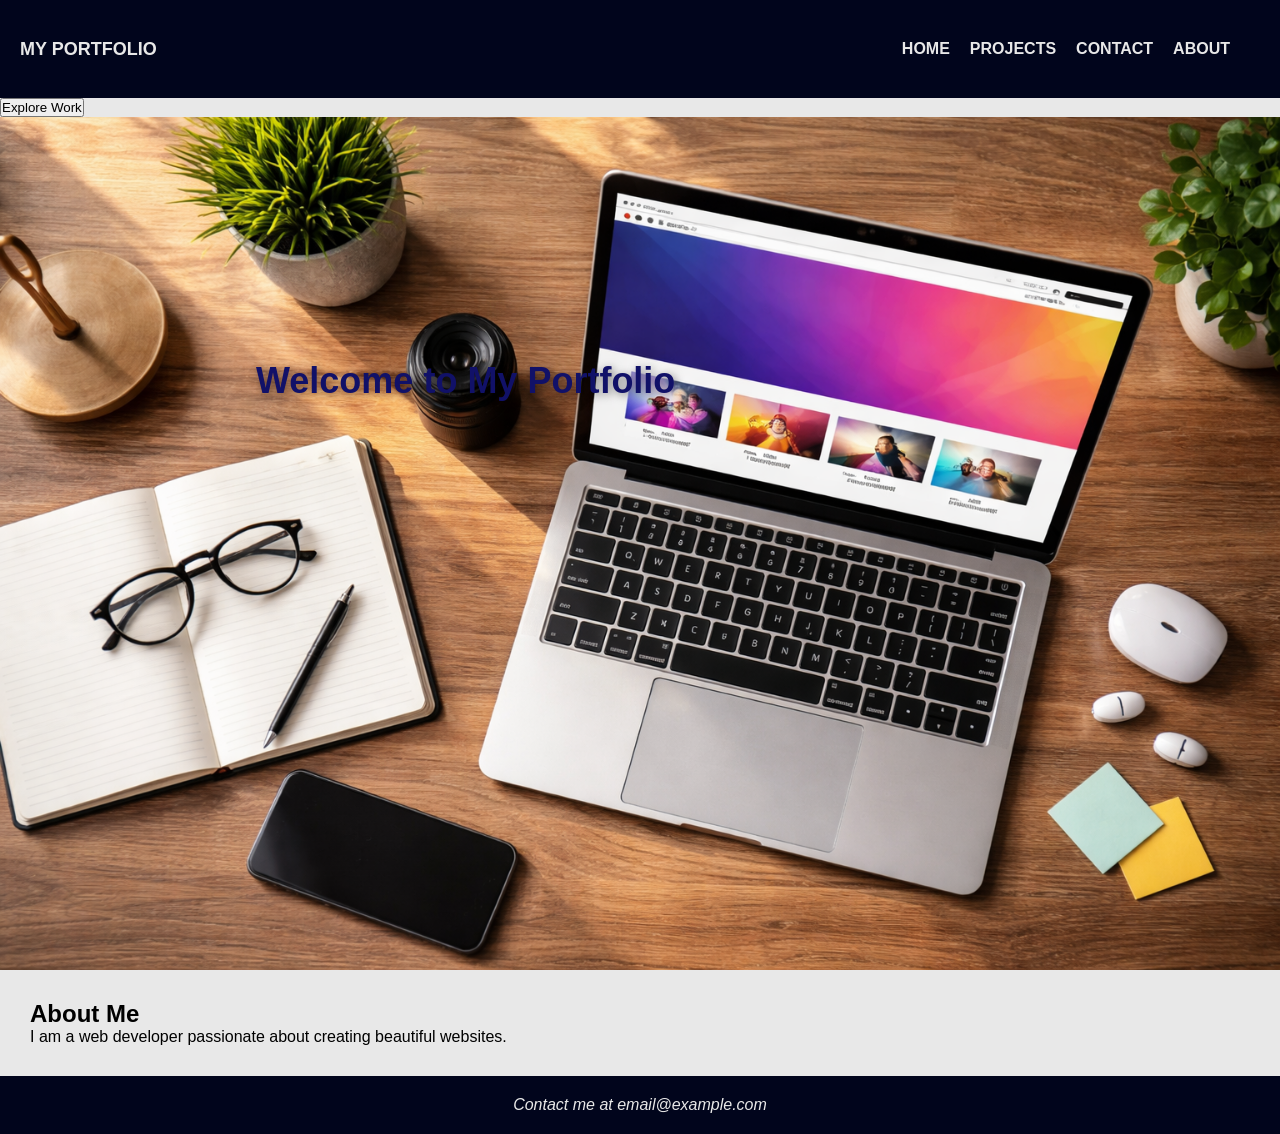
==== portfolio-website/index.html @ 36ec6156 "feat: add hero-title section" ====
<!DOCTYPE html>
<html lang="en">
<head>
    <meta charset="UTF-8">
    <meta name="viewport" content="width=device-width, initial-scale=1.0">
    <meta name="description" content="">
    <meta name="author" content="">
    <title>Portfolio</title>
    <link rel="stylesheet" href="/css/styles.css">
</head>
<body>
    <header>
        <h1>My Portfolio</h1>
        <!-- Navigation included -->
        <nav>
            <ul>
                <li><a href="/portfolio-website/index.html">Home</a></li>
                <li><a href="/portfolio-website/projects.html">Projects</a></li>
                <li><a href="/portfolio-website/contact.html">Contact</a></li>
                <li><a href="/portfolio-website/about.html">About</a></li>
            </ul>
        </nav>
    </header>

    <main>
    
        <section class="hero-section">
            <section class="hero-title">
                <h2>Welcome to My Portfolio</h2>
                <button class="btn">Explore Work</button>
            </section>
            <img src="/images/hero.png" alt="Hero image of website">
        </section>
        
        <section class="index-about-section">
            <h2>About Me</h2>
            <p>I am a web developer passionate about creating beautiful websites.</p>
        </section>
    </main>

    <footer>
        <p>Contact me at <a href="mailto: email@example.com">email@example.com</a></p>
    </footer>
</body>
</html>
---- css/styles.css ----
/* Insert a universal selector */

* {
    margin: 0;
    padding: 0;
}

body {
    font-family: "Arial", Helvetica, sans-serif;
    margin: 0;
    padding: 0;
    color: #000; /* change font colour */
    background-color: #E8E8E8;
}

header {
    background-color: #01051C;
    color: #fff;
    padding: 20px;
    display: flex;
    flex-flow: row wrap;
    /* Missing: proper alignment */
}

header {
    margin: 0;
    align-items: center;
    text-transform: uppercase;
}

h1 {
    margin-right: auto;
    font-size: 18px;
    color: #E8E8E8;
}

/* Navigation styling missing completely */
nav {
    display: flex;
    align-items: center;
    padding: 10px 20px;
    justify-content: flex-end; 
}

ul {
    list-style: none;
    display: flex;
    flex-flow: row wrap;
    text-align: center;
}

nav a {
    display: inline-block;
    text-decoration: none;
    padding: 10px;
    position: relative;
    font-weight: bold;
    color: #E8E8E8;
    transition: 0.3s;
}

nav a:hover, p > a:hover {
    color: #544EF6;
    text-decoration: underline 2px;
}

/* Hero section styling in index page*/
.hero-section {
    position: relative;
    color: oklab(26.19% 0.00194 -0.14347);
}

.hero-section h2 {
    font-size: 36px;
    position: absolute;
    top: 30%;
    left: 20%;
    text-shadow: 2px 2px 8px rgba(0, 0, 0, 0.5);
}

.hero-section img {
    width: 100%;
    height: auto;
    display: block;
}

/* Missing: Only using 2-3 selector types, need 5+ */
/* Missing: Pseudo-classes not used */
/* Missing: Combination selectors not used */

.index-about-section {
    padding: 30px;
}

/* Form styling incomplete */
form input {
    display: block;
    margin: 10px 0;
}

/* Missing: Box model demonstration (margin, padding, border) */
/* Missing: Block vs inline elements styling */
/* Missing: Text and colour styling variety */
/* Missing: Table styling */

/* Footer section */
footer {
    background-color: #01051C; /* Colour changed */
    color: #E8E8E8;
    padding: 20px;
    font-style: italic;
    text-align: center; /* Fixed alignment*/
}

p > a {
    text-decoration: none;
    color:#E8E8E8;
}

/* Code quality issues: inconsistent spacing, poor naming, no comments */
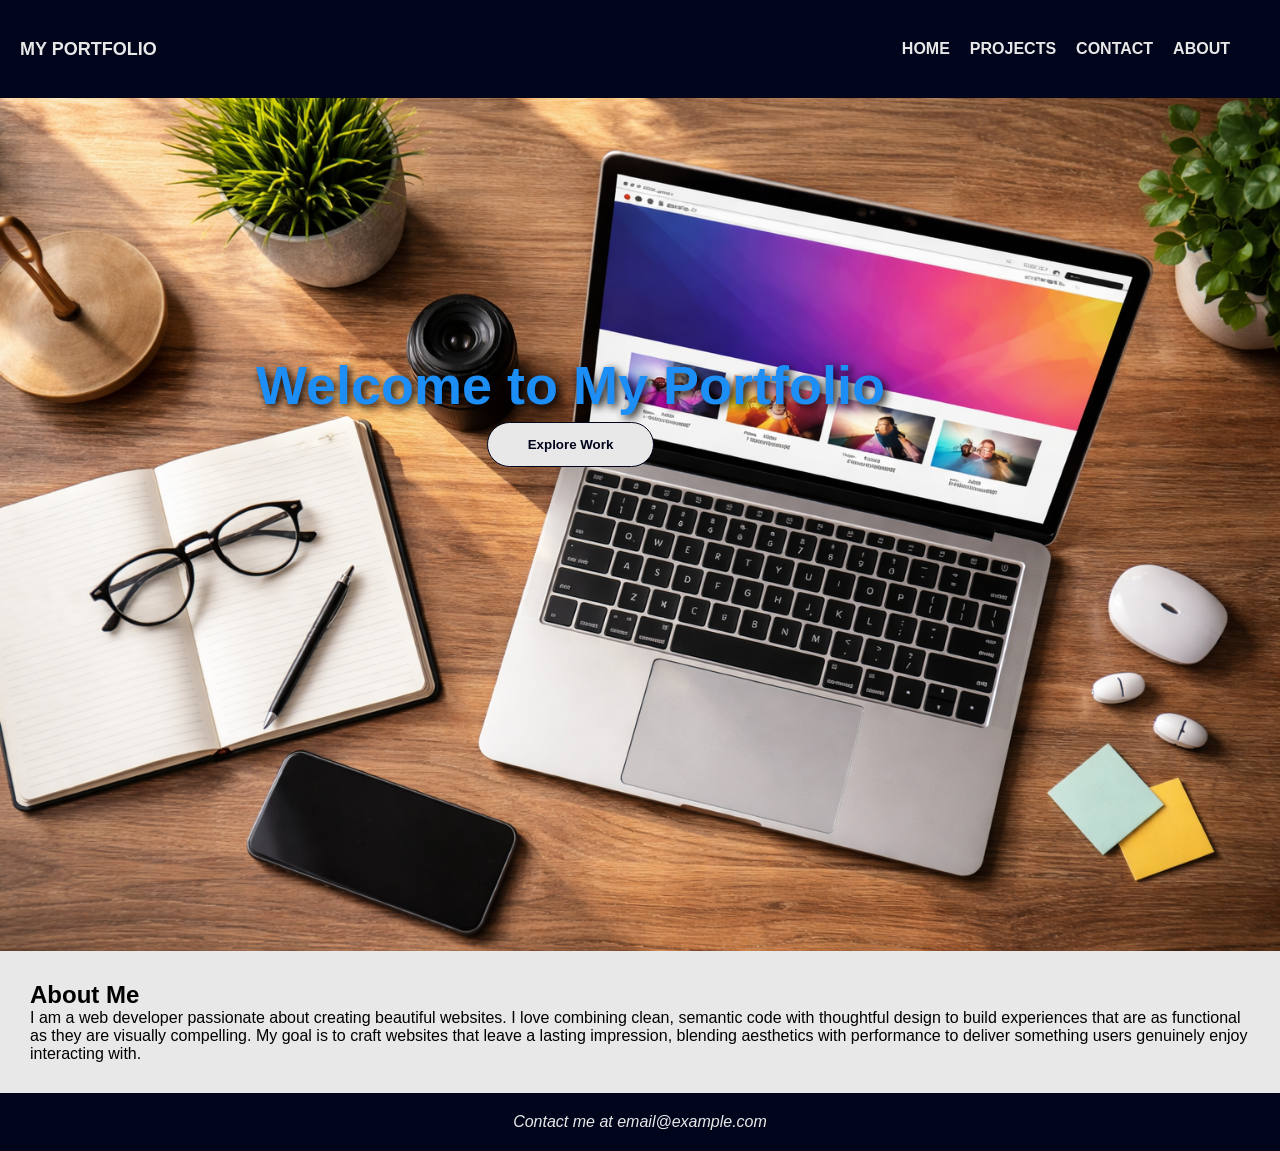
==== commit 6a9841f5: "fix: update paragraph text" ====
--- a/portfolio-website/index.html
+++ b/portfolio-website/index.html
@@ -26,7 +26,7 @@
     
         <section class="hero-section">
             <section class="hero-title">
-                <h2>Welcome to My Portfolio</h2>
+                <h2><span class="highlight">Welcome</span> to My Portfolio</h2>
                 <button class="btn">Explore Work</button>
             </section>
             <img src="/images/hero.png" alt="Hero image of website">
@@ -34,7 +34,7 @@
         
         <section class="index-about-section">
             <h2>About Me</h2>
-            <p>I am a web developer passionate about creating beautiful websites.</p>
+            <p>I am a web developer passionate about creating beautiful websites. I love combining clean, semantic code with thoughtful design to build experiences that are as functional as they are visually compelling. My goal is to craft websites that leave a lasting impression, blending aesthetics with performance to deliver something users genuinely enjoy interacting with.</p>
         </section>
     </main>
 
--- a/css/styles.css
+++ b/css/styles.css
@@ -67,21 +67,54 @@
 /* Hero section styling in index page*/
 .hero-section {
     position: relative;
-    color: oklab(26.19% 0.00194 -0.14347);
+    color: #1e8ef7;
 }
 
-.hero-section h2 {
+.hero-title {
     font-size: 36px;
     position: absolute;
     top: 30%;
     left: 20%;
-    text-shadow: 2px 2px 8px rgba(0, 0, 0, 0.5);
+}
+
+.hero-title {
+    font-size: 36px;
+    text-shadow: 3px 3px 8px #000;
 }
 
 .hero-section img {
     width: 100%;
     height: auto;
     display: block;
+}
+
+.hero-section {
+    text-align: center;
+}
+
+/* Button */
+.btn {
+    align-items: center;
+    padding: 14px 40px;
+    background-color: #E8E8E8;
+    border-radius: 24px;
+    border: solid 1px;
+    cursor: pointer;
+    font-weight: bolder;
+    color: #01051C;
+    transition: 0.1s;
+}
+
+.btn:hover {
+    background-color: #F6F9FE;
+    color: #1E8EF7;
+}
+
+.btn:active {
+    box-shadow: 0 5px 5px 0 rgba(0, 0, 0, 0.5);
+    background-color: #544EF6;
+    color: #F6F9FE;
+    border: 0;
 }
 
 /* Missing: Only using 2-3 selector types, need 5+ */
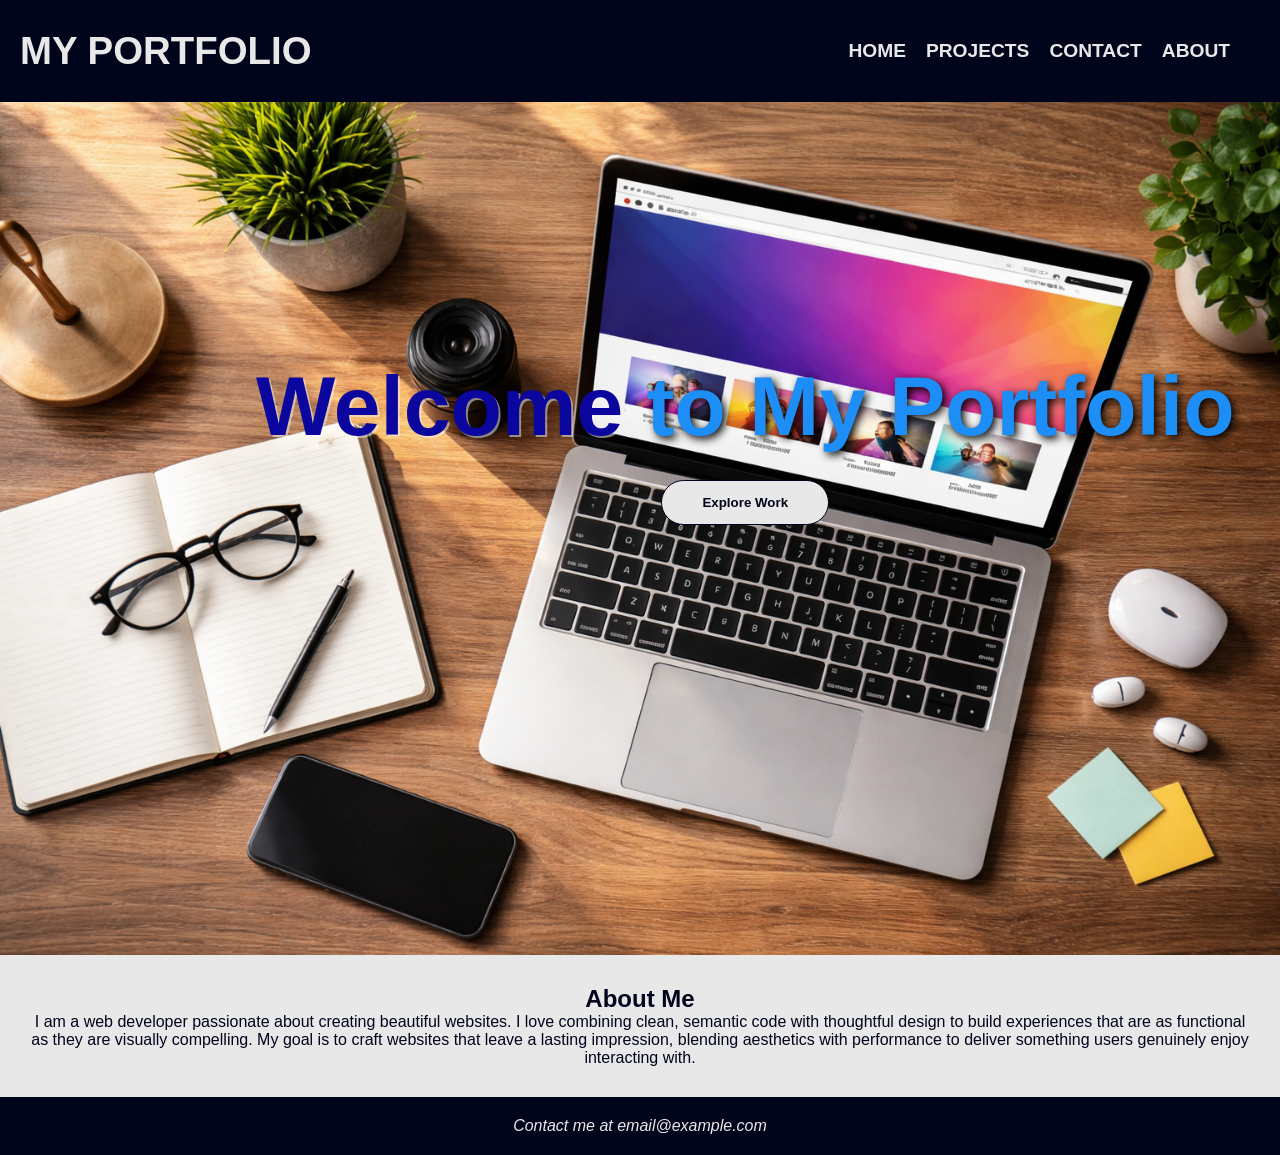
==== commit 489f0584: "fix: fix href to email in footer" ====
--- a/portfolio-website/index.html
+++ b/portfolio-website/index.html
@@ -26,7 +26,7 @@
     
         <section class="hero-section">
             <section class="hero-title">
-                <h2><span class="highlight">Welcome</span> to My Portfolio</h2>
+                <h2><span id="highlight">Welcome</span> to My Portfolio</h2>
                 <button class="btn">Explore Work</button>
             </section>
             <img src="/images/hero.png" alt="Hero image of website">
@@ -39,7 +39,7 @@
     </main>
 
     <footer>
-        <p>Contact me at <a href="mailto: email@example.com">email@example.com</a></p>
+        <p>Contact me at <a href="mailto:email@example.com">email@example.com</a></p>
     </footer>
 </body>
 </html>
--- a/css/styles.css
+++ b/css/styles.css
@@ -9,28 +9,27 @@
     font-family: "Arial", Helvetica, sans-serif;
     margin: 0;
     padding: 0;
-    color: #000; /* change font colour */
+    color: #01051C; /* change font colour */
     background-color: #E8E8E8;
+    font-size: 16px;
 }
 
 header {
     background-color: #01051C;
-    color: #fff;
+    color: #E8E8E8;
     padding: 20px;
     display: flex;
     flex-flow: row wrap;
-    /* Missing: proper alignment */
+    font-size: 1.2em;
 }
 
 header {
-    margin: 0;
     align-items: center;
     text-transform: uppercase;
 }
 
 h1 {
     margin-right: auto;
-    font-size: 18px;
     color: #E8E8E8;
 }
 
@@ -70,15 +69,19 @@
     color: #1e8ef7;
 }
 
+#highlight {
+    color: #0b069e;
+    text-shadow: 2px 2px 0.5px rgba(250, 250, 250,  0.5);
+}
+
 .hero-title {
-    font-size: 36px;
+    font-size: 3.5em;
     position: absolute;
     top: 30%;
     left: 20%;
 }
 
 .hero-title {
-    font-size: 36px;
     text-shadow: 3px 3px 8px #000;
 }
 
@@ -123,18 +126,157 @@
 
 .index-about-section {
     padding: 30px;
+    text-align: center;
+}
+
+/* Project Cards*/
+.project-cards, .about-main {
+    display: grid;
+}
+
+.project-cards .card {
+    display: flex;
+    margin: 10px;
+    box-shadow: 0 4px 8px 0 rgba(0, 0, 0, 0.3);
+    transition: 0.3s;
+    width: 600px;
+    grid-column: 2;
+    border-radius: 10px;
+}
+
+.project-cards div {
+    display: flex;
+    align-items: center;
+    justify-content: center;
+    flex-direction: column;
+}
+
+.project-cards img {
+    border-radius: 10px;
+}
+
+.card div h2 {
+    text-align: center;
+    font-size: 1.5em;
+    color: #031058;
+}
+
+.card div p {
+    display: flex;
+    padding: 15px;
+}
+
+.project-cards .card:hover {
+    box-shadow: 0 4px 8px 0 rgba(0, 0, 0, 0.8);
 }
 
 /* Form styling incomplete */
-form input {
-    display: block;
-    margin: 10px 0;
-}
-
-/* Missing: Box model demonstration (margin, padding, border) */
-/* Missing: Block vs inline elements styling */
-/* Missing: Text and colour styling variety */
-/* Missing: Table styling */
+.form-container {
+    max-width: 400px;
+    margin: 50px auto;
+    padding: 30px;
+    background-color: #9a97f3;
+    border-radius: 8px;
+    box-shadow: 0 4px 8px 0 rgba(0, 0, 0, 0.5);
+}
+
+.form-container h2 {
+    color: #031058;
+    text-align: center;
+}
+
+.form-group {
+    margin-bottom: 20px;
+}
+
+label, legend {
+    display: inline-block;
+    margin-bottom: 8px;
+    font-weight: bold;
+    color: #031058;
+}
+
+input[type="text"], input[type="email"], input[type="tel"], textarea, select {
+    width: 100%; 
+    border-radius: 4px;
+    border: 1px solid #E8E8E8;
+    padding: 12px;
+    box-sizing: border-box;
+    font-weight: bold;
+    color: #031058;
+    transition: 0.3s;
+}
+
+input:focus, select:focus {
+    outline: none;
+}
+
+fieldset {
+    border: none;
+}
+
+form {
+    margin-top: 15px;
+}
+
+.form-button {
+    display: flex;
+    align-items: center;
+    justify-content: center;
+    flex-direction: column;
+}
+
+
+/* Table Styling */
+.about-main {
+    max-width: 800px;
+    margin: 20px auto;
+    padding: 10px;
+    align-items: center;
+    justify-content: center;
+    flex-direction: column;
+    border-radius: 2.5px;
+    background-color: #CCCBD4;
+    box-shadow: 0 5px 8px 0 rgba(0, 0, 0, 0.8);
+}
+
+table {
+    max-width: 800px;
+    width: 100%;
+    border-collapse: collapse;
+}
+
+.about-main h2, .about-main p, h3 {
+    text-align: center;
+    padding: 10px;
+}
+
+th, td {
+    padding: 5px;
+    text-align: left;
+    border-bottom: 1px solid #01051C;
+}
+
+th {
+    background-color: #01051C;
+    color: #E8E8E8;
+    font-weight: bold;
+}
+
+tr:nth-child(odd) {
+    background-color: #b5b3f8;
+}
+
+tr:hover {
+    background-color: #F1F1F1;
+}
+
+.about-img-section img {
+    display:block;
+    margin-left: auto;
+    margin-right: auto;
+    width: 50%;
+}
 
 /* Footer section */
 footer {
@@ -149,5 +291,3 @@
     text-decoration: none;
     color:#E8E8E8;
 }
-
-/* Code quality issues: inconsistent spacing, poor naming, no comments */
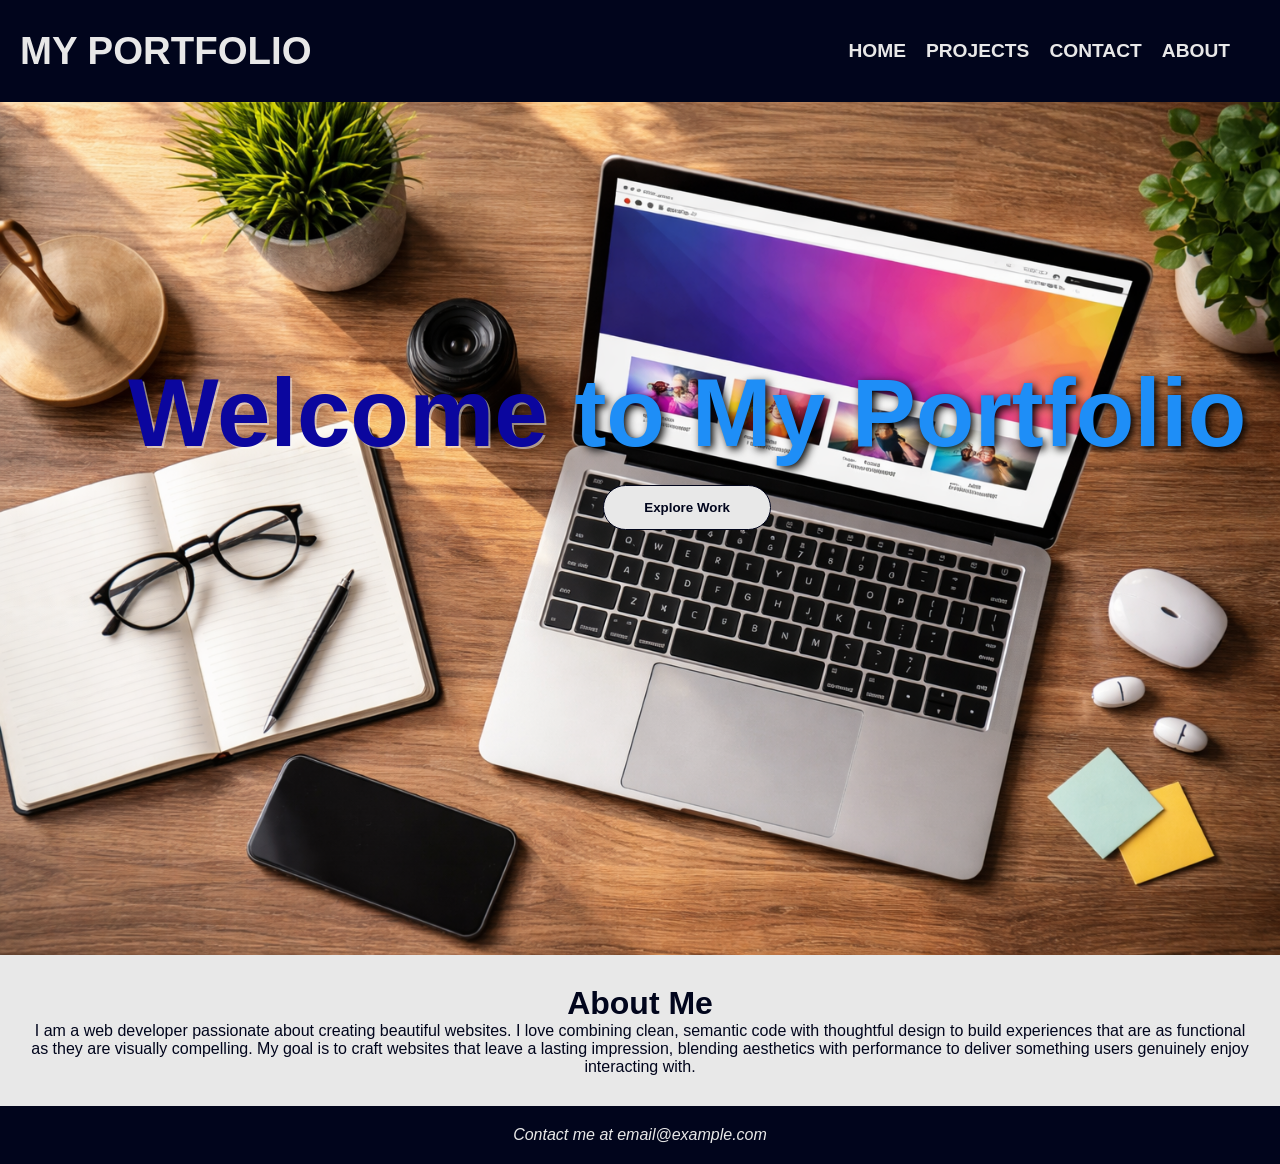
==== commit 821f8330: "fix: add details to meta tags" ====
--- a/portfolio-website/index.html
+++ b/portfolio-website/index.html
@@ -3,10 +3,10 @@
 <head>
     <meta charset="UTF-8">
     <meta name="viewport" content="width=device-width, initial-scale=1.0">
-    <meta name="description" content="">
-    <meta name="author" content="">
+    <meta name="description" content="Home Page | Portfolio Website Template">
+    <meta name="author" content="Adamu Abdullahi">
     <title>Portfolio</title>
-    <link rel="stylesheet" href="/css/styles.css">
+    <link rel="stylesheet" href="../css/styles.css">
 </head>
 <body>
     <header>
@@ -14,10 +14,10 @@
         <!-- Navigation included -->
         <nav>
             <ul>
-                <li><a href="/portfolio-website/index.html">Home</a></li>
-                <li><a href="/portfolio-website/projects.html">Projects</a></li>
-                <li><a href="/portfolio-website/contact.html">Contact</a></li>
-                <li><a href="/portfolio-website/about.html">About</a></li>
+                <li><a href="index.html">Home</a></li>
+                <li><a href="projects.html">Projects</a></li>
+                <li><a href="contact.html">Contact</a></li>
+                <li><a href="about.html">About</a></li>
             </ul>
         </nav>
     </header>
@@ -27,7 +27,7 @@
         <section class="hero-section">
             <section class="hero-title">
                 <h2><span id="highlight">Welcome</span> to My Portfolio</h2>
-                <button class="btn">Explore Work</button>
+                <button class="btn" type="button">Explore Work</button>
             </section>
             <img src="/images/hero.png" alt="Hero image of website">
         </section>
--- a/css/styles.css
+++ b/css/styles.css
@@ -1,8 +1,9 @@
-/* Insert a universal selector */
+/* Styling that applies on four pages */
 
 * {
     margin: 0;
     padding: 0;
+    box-sizing: border-box;
 }
 
 body {
@@ -33,6 +34,10 @@
     color: #E8E8E8;
 }
 
+h2 {
+    font-size: 2em;
+}
+
 /* Navigation styling missing completely */
 nav {
     display: flex;
@@ -58,15 +63,31 @@
     transition: 0.3s;
 }
 
-nav a:hover, p > a:hover {
-    color: #544EF6;
+nav a:hover, p a:hover {
+    color: #8A86FF;
     text-decoration: underline 2px;
 }
+
+/* Footer section */
+footer {
+    background-color: #01051C; /* Colour changed */
+    color: #E8E8E8;
+    padding: 20px;
+    font-style: italic;
+    text-align: center; /* Fixed alignment*/
+}
+
+p a {
+    text-decoration: none;
+    color:#E8E8E8;
+}
+
 
 /* Hero section styling in index page*/
 .hero-section {
     position: relative;
     color: #1e8ef7;
+    text-align: center;
 }
 
 #highlight {
@@ -75,13 +96,10 @@
 }
 
 .hero-title {
-    font-size: 3.5em;
+    font-size: 3em;
     position: absolute;
     top: 30%;
-    left: 20%;
-}
-
-.hero-title {
+    left: 10%;
     text-shadow: 3px 3px 8px #000;
 }
 
@@ -91,13 +109,8 @@
     display: block;
 }
 
-.hero-section {
-    text-align: center;
-}
-
 /* Button */
 .btn {
-    align-items: center;
     padding: 14px 40px;
     background-color: #E8E8E8;
     border-radius: 24px;
@@ -110,7 +123,7 @@
 
 .btn:hover {
     background-color: #F6F9FE;
-    color: #1E8EF7;
+    color: #1060B8;
 }
 
 .btn:active {
@@ -120,17 +133,14 @@
     border: 0;
 }
 
-/* Missing: Only using 2-3 selector types, need 5+ */
-/* Missing: Pseudo-classes not used */
-/* Missing: Combination selectors not used */
-
-.index-about-section {
+/* Paragraph under the Hero section */
+.index-about-section { 
     padding: 30px;
     text-align: center;
 }
 
 /* Project Cards*/
-.project-cards, .about-main {
+.project-cards {
     display: grid;
 }
 
@@ -139,7 +149,8 @@
     margin: 10px;
     box-shadow: 0 4px 8px 0 rgba(0, 0, 0, 0.3);
     transition: 0.3s;
-    width: 600px;
+    max-width: 800px;
+    width: 100%;
     grid-column: 2;
     border-radius: 10px;
 }
@@ -155,15 +166,14 @@
     border-radius: 10px;
 }
 
-.card div h2 {
-    text-align: center;
-    font-size: 1.5em;
-    color: #031058;
-}
-
-.card div p {
-    display: flex;
-    padding: 15px;
+.card div {
+    color: #031058;
+    padding: 20px;
+}
+
+.card p {
+    margin: 20px;
+    text-align: center;
 }
 
 .project-cards .card:hover {
@@ -201,14 +211,14 @@
     border-radius: 4px;
     border: 1px solid #E8E8E8;
     padding: 12px;
-    box-sizing: border-box;
     font-weight: bold;
     color: #031058;
     transition: 0.3s;
 }
 
-input:focus, select:focus {
+input:focus, select:focus, textarea:focus {
     outline: none;
+    border: 2px solid #544EF6;
 }
 
 fieldset {
@@ -254,7 +264,7 @@
 th, td {
     padding: 5px;
     text-align: left;
-    border-bottom: 1px solid #01051C;
+    border-bottom: 1px solid #06135C5D;
 }
 
 th {
@@ -277,17 +287,3 @@
     margin-right: auto;
     width: 50%;
 }
-
-/* Footer section */
-footer {
-    background-color: #01051C; /* Colour changed */
-    color: #E8E8E8;
-    padding: 20px;
-    font-style: italic;
-    text-align: center; /* Fixed alignment*/
-}
-
-p > a {
-    text-decoration: none;
-    color:#E8E8E8;
-}
